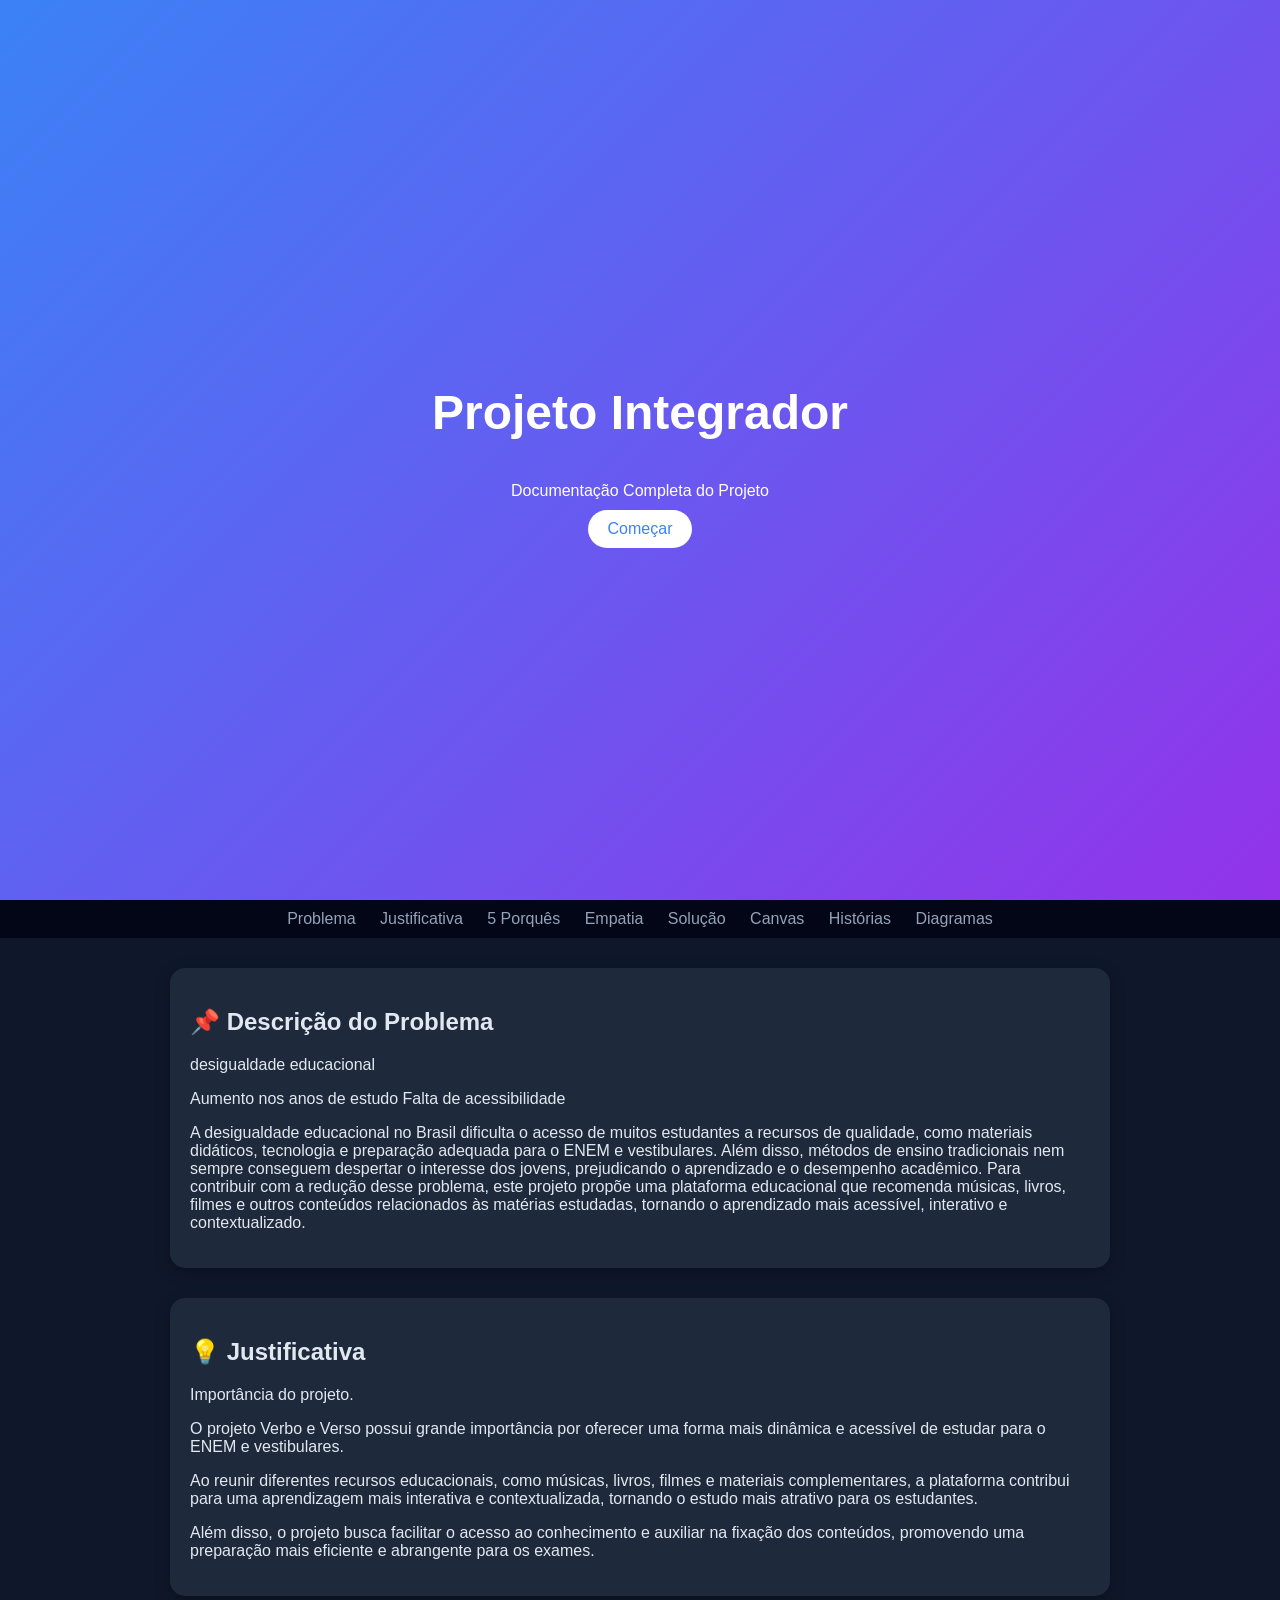
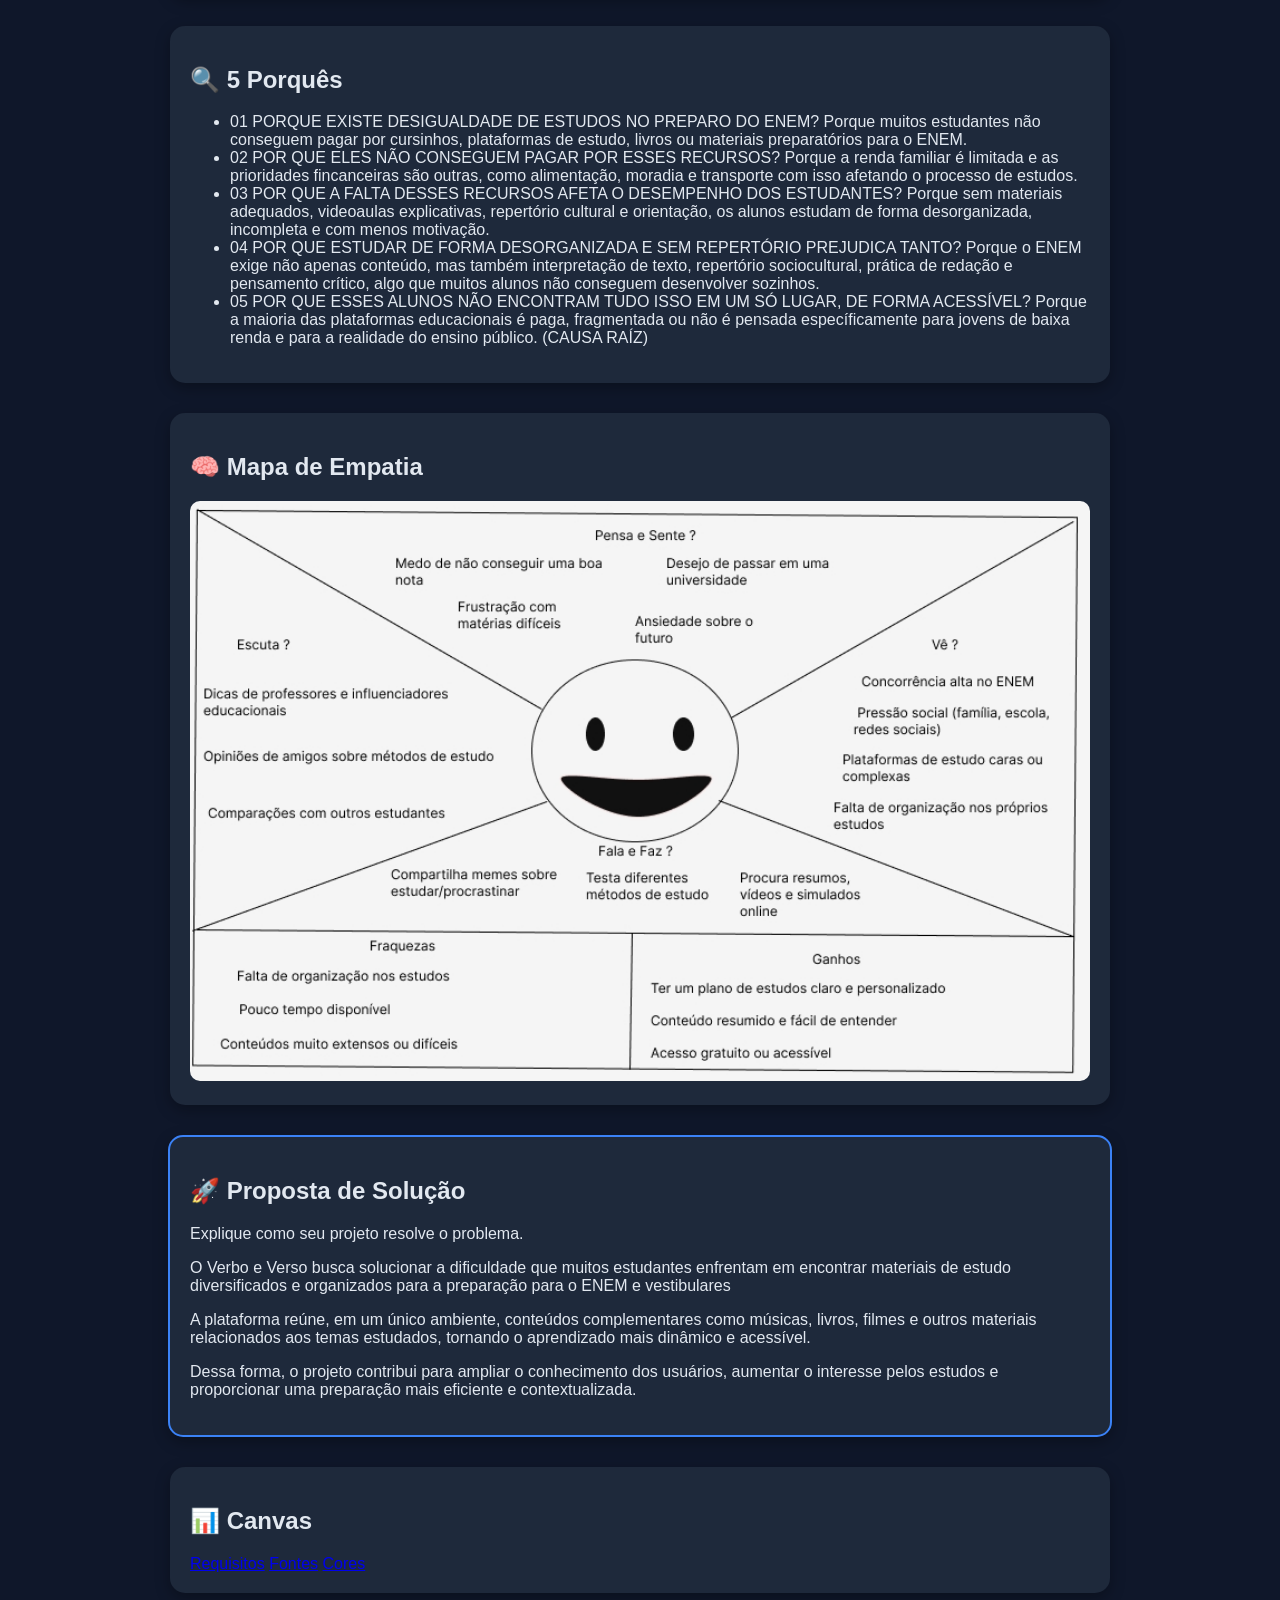
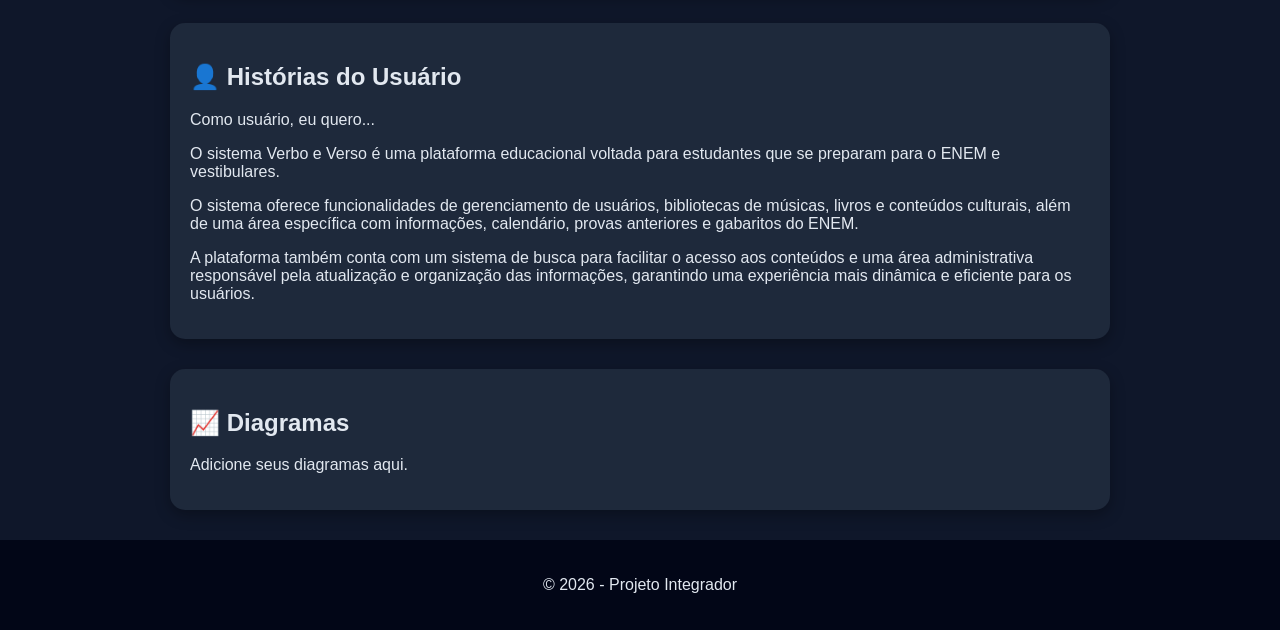
==== index.html @ 9de7d599 "landge page projeto integrador primeira versão" ====
<!DOCTYPE html>
<html lang="pt-br">
<head>
    <meta charset="UTF-8">
    <meta name="viewport" content="width=device-width, initial-scale=1.0">
    <title>Projeto Integrador</title>
    <link rel="stylesheet" href="index.css
    ">
</head>
<body>
 
<header class="hero">
    <h1>Projeto Integrador</h1>
    <p>Documentação Completa do Projeto</p>
    <a href="#problema" class="btn">Começar</a>
</header>
 
<nav class="navbar">
    <a href="#problema">Problema</a>
    <a href="#justificativa">Justificativa</a>
    <a href="#causa">5 Porquês</a>
    <a href="#empatia">Empatia</a>
    <a href="#solucao">Solução</a>
    <a href="#canvas">Canvas</a>
    <a href="#historias">Histórias</a>
    <a href="#diagramas">Diagramas</a>
</nav>
 
<main>
 
<section id="problema" class="card">
    <h2 onclick="toggle(this)">📌 Descrição do Problema</h2>
    <p>desigualdade educacional</p>
    Aumento nos anos de estudo
    Falta de acessibilidade
    <p>A desigualdade educacional no Brasil dificulta o acesso de muitos estudantes a recursos de qualidade, como materiais didáticos, tecnologia e preparação adequada para o ENEM e vestibulares. Além disso, métodos de ensino tradicionais nem sempre conseguem despertar o interesse dos jovens, prejudicando o aprendizado e o desempenho acadêmico. Para contribuir com a redução desse problema, este projeto propõe uma plataforma educacional que recomenda músicas, livros, filmes e outros conteúdos relacionados às matérias estudadas, tornando o aprendizado mais acessível, interativo e contextualizado.
    </p>
</section>
 
<section id="justificativa" class="card">
    <h2 onclick="toggle(this)">💡 Justificativa</h2>
    <p>Importância do projeto.</p>
    <p>O projeto Verbo e Verso possui grande importância por oferecer uma forma mais dinâmica e acessível de estudar para o ENEM e vestibulares.</p>
    <p> Ao reunir diferentes recursos educacionais, como músicas, livros, filmes e materiais complementares, a plataforma contribui para uma aprendizagem mais interativa e contextualizada, tornando o estudo mais atrativo para os estudantes. </p>
    <p>Além disso, o projeto busca facilitar o acesso ao conhecimento e auxiliar na fixação dos conteúdos, promovendo uma preparação mais eficiente e abrangente para os exames.</p>
    
</section>
 
<section id="causa" class="card">
    <h2 onclick="toggle(this)">🔍 5 Porquês</h2>
    <ul>
        <li>01 PORQUE EXISTE DESIGUALDADE DE ESTUDOS NO PREPARO DO ENEM?
          Porque muitos estudantes não conseguem pagar por cursinhos, plataformas de estudo, livros ou materiais preparatórios para o ENEM.
        </li>
        <li>02 POR QUE ELES NÃO CONSEGUEM PAGAR POR ESSES RECURSOS?
          Porque a renda familiar é limitada e as prioridades fincanceiras são outras, como alimentação, moradia e transporte com isso afetando o processo de estudos.
        </li>
        <li>03 POR QUE A FALTA DESSES RECURSOS AFETA O DESEMPENHO DOS ESTUDANTES?
          Porque sem materiais adequados, videoaulas explicativas, repertório cultural e orientação, os alunos estudam de forma desorganizada, incompleta e com menos motivação.
        </li>
        <li>04 POR QUE ESTUDAR DE FORMA DESORGANIZADA E SEM REPERTÓRIO PREJUDICA TANTO?
          Porque o ENEM exige não apenas conteúdo, mas também interpretação de texto, repertório sociocultural, prática de redação e pensamento crítico, algo que muitos alunos não conseguem desenvolver sozinhos.
        </li>
        <li>05 POR QUE ESSES ALUNOS NÃO ENCONTRAM TUDO ISSO EM UM SÓ LUGAR, DE FORMA ACESSÍVEL?
          Porque a maioria das plataformas educacionais é paga, fragmentada ou não é pensada específicamente para jovens de baixa renda e para a realidade do ensino público. (CAUSA RAÍZ)
        </li>
    </ul>
</section>
 
<section id="empatia" class="card">
    <h2 onclick="toggle(this)">🧠 Mapa de Empatia</h2>
    <p></p>
    <img src="image.png">
</section>
 
<section id="solucao" class="card destaque">
    <h2 onclick="toggle(this)">🚀 Proposta de Solução</h2>
    <p>Explique como seu projeto resolve o problema.</p>
    <p>O Verbo e Verso busca solucionar a dificuldade que muitos estudantes enfrentam em encontrar materiais de estudo diversificados e 
        organizados para a preparação para o ENEM e vestibulares</p>
        <p>A plataforma reúne, em um único ambiente, conteúdos complementares como músicas, livros, filmes e outros materiais relacionados aos 
            temas estudados, tornando o aprendizado mais dinâmico e acessível.</p>
            <p>Dessa forma, o projeto contribui para ampliar o conhecimento dos usuários, aumentar o interesse pelos estudos e
                 proporcionar uma preparação mais eficiente e contextualizada.</p>
</section>
 
<section id="canvas" class="card">
    <h2 onclick="toggle(this)">📊 Canvas</h2>
    <a href="https://canva.link/to8hdr67n3g2eu7"> Requisitos</a>
    <a href="https://canva.link/q5z9fye9xgkrn97"> Fontes</a>
    <a href="https://canva.link/j4yjb8zfh0ekz9"> Cores</a>
 
</section>
 
<section id="historias" class="card">
    <h2 onclick="toggle(this)">👤 Histórias do Usuário</h2>
    <p>Como usuário, eu quero...</p>
    <p>O sistema Verbo e Verso é uma plataforma educacional voltada para estudantes que se preparam para o ENEM e vestibulares.</p> 
        <p>O sistema oferece funcionalidades de gerenciamento de usuários, bibliotecas de músicas, livros e conteúdos culturais, além de uma área específica com informações, calendário, provas anteriores e gabaritos do ENEM.</p>
       <p> A plataforma também conta com um sistema de busca para facilitar o acesso aos conteúdos e uma área administrativa responsável pela atualização e organização das informações, 
        garantindo uma experiência mais dinâmica e eficiente para os usuários.
    </p>
</section>
 
<section id="diagramas" class="card">
    <h2 onclick="toggle(this)">📈 Diagramas</h2>
    <p>Adicione seus diagramas aqui.</p>
</section>
 
</main>
 
<footer>
    <p>© 2026 - Projeto Integrador</p>
</footer>
 
<script src="script.js"></script>
</body>
</html>
---- index.css ----
body {
  margin: 0;
  font-family: 'Segoe UI', sans-serif;
  background: #0f172a;
  color: #e2e8f0;
}

/* HERO */
.hero {
  height: 100vh;
  background: linear-gradient(135deg, #3b82f6, #9333ea);
  display: flex;
  flex-direction: column;
  justify-content: center;
  align-items: center;
  color: white;
}

.hero h1 {
  font-size: 3rem;
}

.hero p {
  margin: 10px 0;
}

.btn {
  background: white;
  color: #3b82f6;
  padding: 10px 20px;
  border-radius: 25px;
  text-decoration: none;
  transition: 0.3s;
}

.btn:hover {
  background: #e2e8f0;
}

/* NAV */
.navbar {
  position: sticky;
  top: 0;
  background: #020617;
  padding: 10px;
  text-align: center;
}

.navbar a {
  color: #94a3b8;
  margin: 10px;
  text-decoration: none;
}

.navbar a:hover {
  color: #3b82f6;
}

/* CARDS */
.card {
  background: #1e293b;
  margin: 30px auto;
  padding: 20px;
  border-radius: 15px;
  max-width: 900px;
  transition: 0.3s;
  box-shadow: 0px 5px 15px rgba(0,0,0,0.3);
}

.card:hover {
  transform: scale(1.02);
}

.destaque {
  border: 2px solid #3b82f6;
}

h2 {
  cursor: pointer;
}

img {
  width: 100%;
  border-radius: 10px;
}

/* FOOTER */
footer {
  text-align: center;
  padding: 20px;
  background: #020617;
}
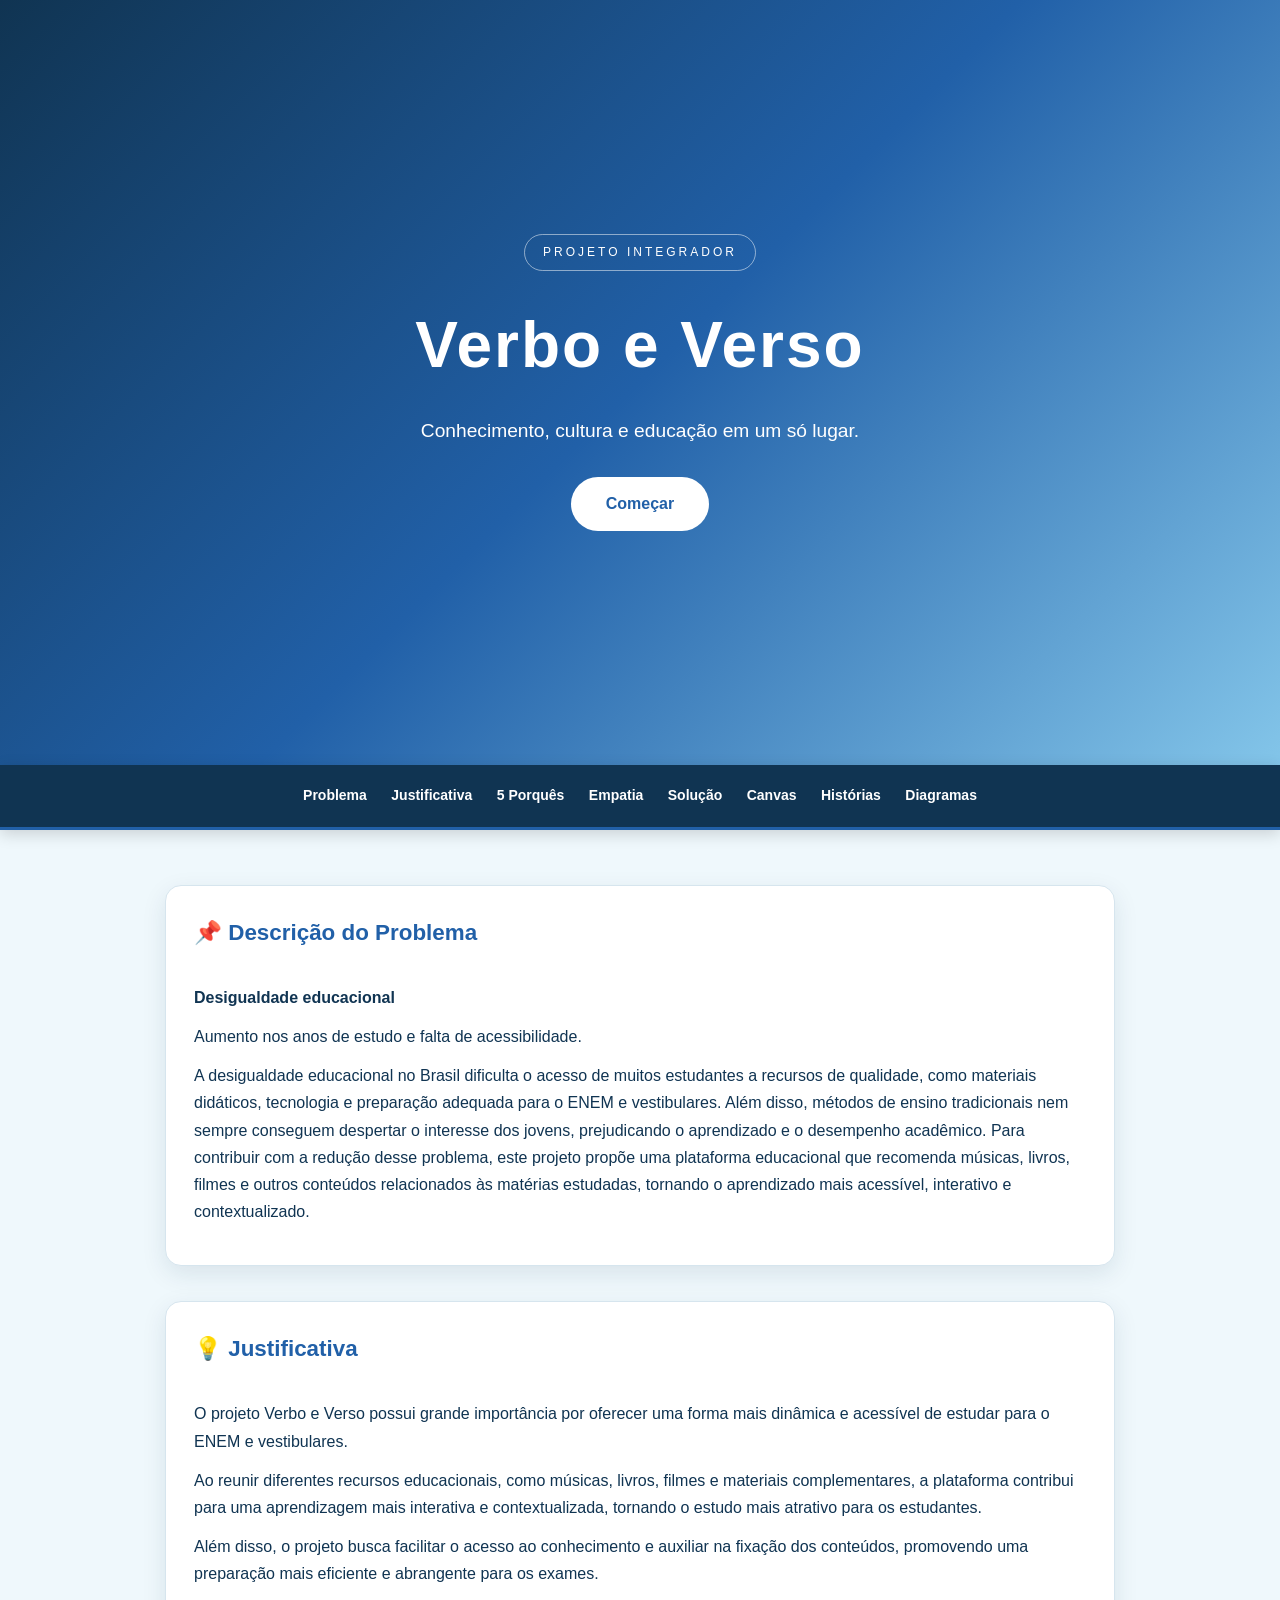
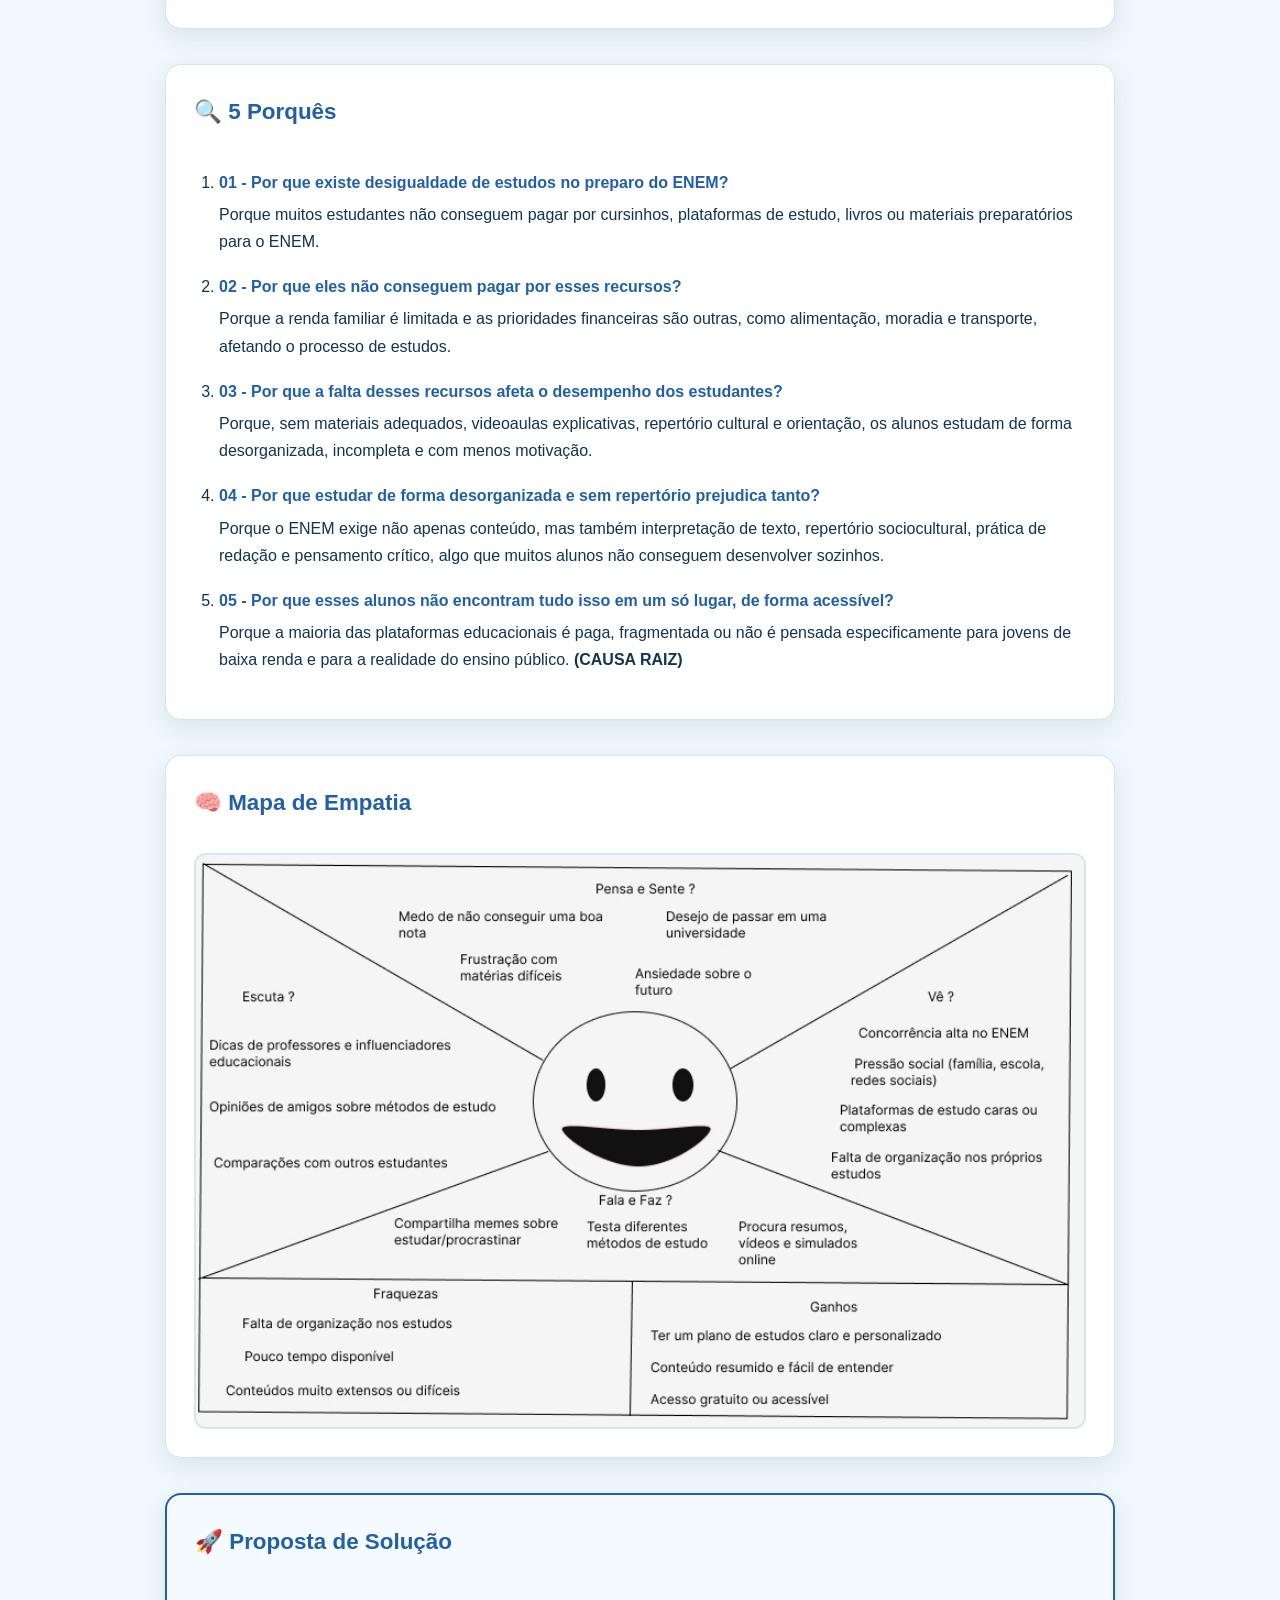
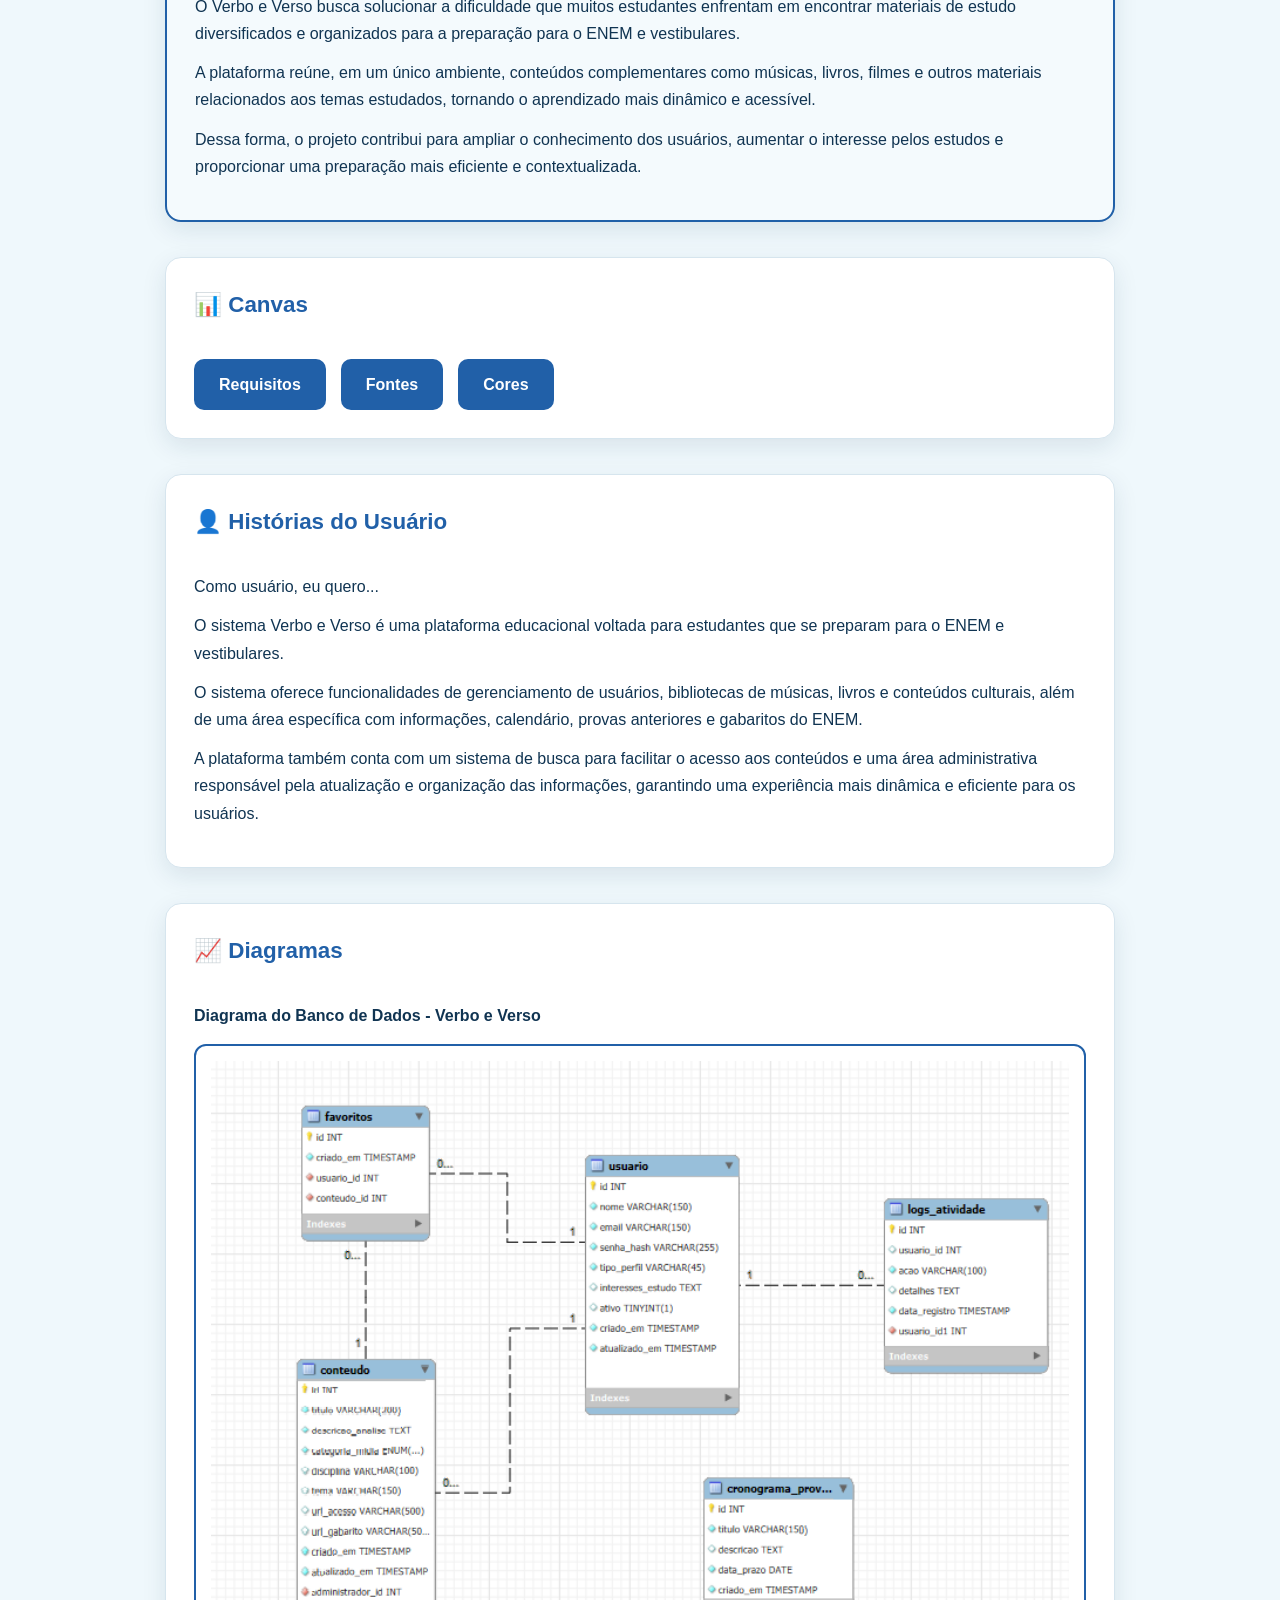
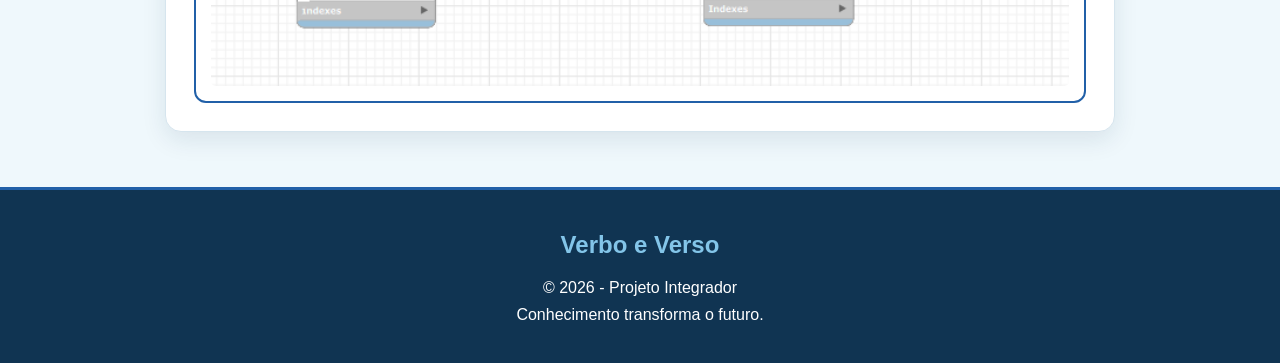
==== commit d6c9e549: "Projeto Verbo e Verso" ====
--- a/index.html
+++ b/index.html
@@ -1,119 +1,305 @@
+
 <!DOCTYPE html>
 <html lang="pt-br">
 <head>
     <meta charset="UTF-8">
     <meta name="viewport" content="width=device-width, initial-scale=1.0">
-    <title>Projeto Integrador</title>
-    <link rel="stylesheet" href="index.css
-    ">
+    <meta name="description" content="Verbo e Verso - Plataforma educacional para estudantes do ENEM e vestibulares.">
+    <title>Verbo e Verso | Projeto Integrador</title>
+    <link rel="stylesheet" href="index.css">
 </head>
 <body>
- 
-<header class="hero">
-    <h1>Projeto Integrador</h1>
-    <p>Documentação Completa do Projeto</p>
-    <a href="#problema" class="btn">Começar</a>
-</header>
- 
-<nav class="navbar">
-    <a href="#problema">Problema</a>
-    <a href="#justificativa">Justificativa</a>
-    <a href="#causa">5 Porquês</a>
-    <a href="#empatia">Empatia</a>
-    <a href="#solucao">Solução</a>
-    <a href="#canvas">Canvas</a>
-    <a href="#historias">Histórias</a>
-    <a href="#diagramas">Diagramas</a>
-</nav>
- 
-<main>
- 
-<section id="problema" class="card">
-    <h2 onclick="toggle(this)">📌 Descrição do Problema</h2>
-    <p>desigualdade educacional</p>
-    Aumento nos anos de estudo
-    Falta de acessibilidade
-    <p>A desigualdade educacional no Brasil dificulta o acesso de muitos estudantes a recursos de qualidade, como materiais didáticos, tecnologia e preparação adequada para o ENEM e vestibulares. Além disso, métodos de ensino tradicionais nem sempre conseguem despertar o interesse dos jovens, prejudicando o aprendizado e o desempenho acadêmico. Para contribuir com a redução desse problema, este projeto propõe uma plataforma educacional que recomenda músicas, livros, filmes e outros conteúdos relacionados às matérias estudadas, tornando o aprendizado mais acessível, interativo e contextualizado.
-    </p>
-</section>
- 
-<section id="justificativa" class="card">
-    <h2 onclick="toggle(this)">💡 Justificativa</h2>
-    <p>Importância do projeto.</p>
-    <p>O projeto Verbo e Verso possui grande importância por oferecer uma forma mais dinâmica e acessível de estudar para o ENEM e vestibulares.</p>
-    <p> Ao reunir diferentes recursos educacionais, como músicas, livros, filmes e materiais complementares, a plataforma contribui para uma aprendizagem mais interativa e contextualizada, tornando o estudo mais atrativo para os estudantes. </p>
-    <p>Além disso, o projeto busca facilitar o acesso ao conhecimento e auxiliar na fixação dos conteúdos, promovendo uma preparação mais eficiente e abrangente para os exames.</p>
-    
-</section>
- 
-<section id="causa" class="card">
-    <h2 onclick="toggle(this)">🔍 5 Porquês</h2>
-    <ul>
-        <li>01 PORQUE EXISTE DESIGUALDADE DE ESTUDOS NO PREPARO DO ENEM?
-          Porque muitos estudantes não conseguem pagar por cursinhos, plataformas de estudo, livros ou materiais preparatórios para o ENEM.
-        </li>
-        <li>02 POR QUE ELES NÃO CONSEGUEM PAGAR POR ESSES RECURSOS?
-          Porque a renda familiar é limitada e as prioridades fincanceiras são outras, como alimentação, moradia e transporte com isso afetando o processo de estudos.
-        </li>
-        <li>03 POR QUE A FALTA DESSES RECURSOS AFETA O DESEMPENHO DOS ESTUDANTES?
-          Porque sem materiais adequados, videoaulas explicativas, repertório cultural e orientação, os alunos estudam de forma desorganizada, incompleta e com menos motivação.
-        </li>
-        <li>04 POR QUE ESTUDAR DE FORMA DESORGANIZADA E SEM REPERTÓRIO PREJUDICA TANTO?
-          Porque o ENEM exige não apenas conteúdo, mas também interpretação de texto, repertório sociocultural, prática de redação e pensamento crítico, algo que muitos alunos não conseguem desenvolver sozinhos.
-        </li>
-        <li>05 POR QUE ESSES ALUNOS NÃO ENCONTRAM TUDO ISSO EM UM SÓ LUGAR, DE FORMA ACESSÍVEL?
-          Porque a maioria das plataformas educacionais é paga, fragmentada ou não é pensada específicamente para jovens de baixa renda e para a realidade do ensino público. (CAUSA RAÍZ)
-        </li>
-    </ul>
-</section>
- 
-<section id="empatia" class="card">
-    <h2 onclick="toggle(this)">🧠 Mapa de Empatia</h2>
-    <p></p>
-    <img src="image.png">
-</section>
- 
-<section id="solucao" class="card destaque">
-    <h2 onclick="toggle(this)">🚀 Proposta de Solução</h2>
-    <p>Explique como seu projeto resolve o problema.</p>
-    <p>O Verbo e Verso busca solucionar a dificuldade que muitos estudantes enfrentam em encontrar materiais de estudo diversificados e 
-        organizados para a preparação para o ENEM e vestibulares</p>
-        <p>A plataforma reúne, em um único ambiente, conteúdos complementares como músicas, livros, filmes e outros materiais relacionados aos 
-            temas estudados, tornando o aprendizado mais dinâmico e acessível.</p>
-            <p>Dessa forma, o projeto contribui para ampliar o conhecimento dos usuários, aumentar o interesse pelos estudos e
-                 proporcionar uma preparação mais eficiente e contextualizada.</p>
-</section>
- 
-<section id="canvas" class="card">
-    <h2 onclick="toggle(this)">📊 Canvas</h2>
-    <a href="https://canva.link/to8hdr67n3g2eu7"> Requisitos</a>
-    <a href="https://canva.link/q5z9fye9xgkrn97"> Fontes</a>
-    <a href="https://canva.link/j4yjb8zfh0ekz9"> Cores</a>
- 
-</section>
- 
-<section id="historias" class="card">
-    <h2 onclick="toggle(this)">👤 Histórias do Usuário</h2>
-    <p>Como usuário, eu quero...</p>
-    <p>O sistema Verbo e Verso é uma plataforma educacional voltada para estudantes que se preparam para o ENEM e vestibulares.</p> 
-        <p>O sistema oferece funcionalidades de gerenciamento de usuários, bibliotecas de músicas, livros e conteúdos culturais, além de uma área específica com informações, calendário, provas anteriores e gabaritos do ENEM.</p>
-       <p> A plataforma também conta com um sistema de busca para facilitar o acesso aos conteúdos e uma área administrativa responsável pela atualização e organização das informações, 
-        garantindo uma experiência mais dinâmica e eficiente para os usuários.
-    </p>
-</section>
- 
-<section id="diagramas" class="card">
-    <h2 onclick="toggle(this)">📈 Diagramas</h2>
-    <p>Adicione seus diagramas aqui.</p>
-</section>
- 
-</main>
- 
-<footer>
-    <p>© 2026 - Projeto Integrador</p>
-</footer>
- 
-<script src="script.js"></script>
+
+    <!-- CABEÇALHO -->
+    <header class="hero">
+        <div class="hero-content">
+            <span class="tag">PROJETO INTEGRADOR</span>
+            <h1>Verbo e Verso</h1>
+            <p>Conhecimento, cultura e educação em um só lugar.</p>
+            <a href="#problema" class="btn">Começar</a>
+        </div>
+    </header>
+
+    <!-- MENU -->
+    <nav class="navbar" aria-label="Navegação principal">
+        <a href="#problema">Problema</a>
+        <a href="#justificativa">Justificativa</a>
+        <a href="#causa">5 Porquês</a>
+        <a href="#empatia">Empatia</a>
+        <a href="#solucao">Solução</a>
+        <a href="#canvas">Canvas</a>
+        <a href="#historias">Histórias</a>
+        <a href="#diagramas">Diagramas</a>
+    </nav>
+
+    <main>
+
+        <!-- PROBLEMA -->
+        <section id="problema" class="card">
+            <h2 onclick="toggle(this)" role="button" tabindex="0" aria-expanded="true">
+                📌 Descrição do Problema
+            </h2>
+
+            <div class="content">
+                <p><strong>Desigualdade educacional</strong></p>
+
+                <p>Aumento nos anos de estudo e falta de acessibilidade.</p>
+
+                <p>
+                    A desigualdade educacional no Brasil dificulta o acesso
+                    de muitos estudantes a recursos de qualidade, como
+                    materiais didáticos, tecnologia e preparação adequada
+                    para o ENEM e vestibulares. Além disso, métodos de ensino
+                    tradicionais nem sempre conseguem despertar o interesse
+                    dos jovens, prejudicando o aprendizado e o desempenho
+                    acadêmico. Para contribuir com a redução desse problema,
+                    este projeto propõe uma plataforma educacional que
+                    recomenda músicas, livros, filmes e outros conteúdos
+                    relacionados às matérias estudadas, tornando o
+                    aprendizado mais acessível, interativo e contextualizado.
+                </p>
+            </div>
+        </section>
+
+        <!-- JUSTIFICATIVA -->
+        <section id="justificativa" class="card">
+            <h2 onclick="toggle(this)" role="button" tabindex="0" aria-expanded="true">
+                💡 Justificativa
+            </h2>
+
+            <div class="content">
+                <p>
+                    O projeto Verbo e Verso possui grande importância por
+                    oferecer uma forma mais dinâmica e acessível de estudar
+                    para o ENEM e vestibulares.
+                </p>
+
+                <p>
+                    Ao reunir diferentes recursos educacionais, como músicas,
+                    livros, filmes e materiais complementares, a plataforma
+                    contribui para uma aprendizagem mais interativa e
+                    contextualizada, tornando o estudo mais atrativo para
+                    os estudantes.
+                </p>
+
+                <p>
+                    Além disso, o projeto busca facilitar o acesso ao
+                    conhecimento e auxiliar na fixação dos conteúdos,
+                    promovendo uma preparação mais eficiente e abrangente
+                    para os exames.
+                </p>
+            </div>
+        </section>
+
+        <!-- 5 PORQUÊS -->
+        <section id="causa" class="card">
+            <h2 onclick="toggle(this)" role="button" tabindex="0" aria-expanded="true">
+                🔍 5 Porquês
+            </h2>
+
+            <div class="content">
+                <ol class="porques">
+
+                    <li>
+                        <strong>
+                            01 - Por que existe desigualdade de estudos
+                            no preparo do ENEM?
+                        </strong>
+                        Porque muitos estudantes não conseguem pagar por
+                        cursinhos, plataformas de estudo, livros ou materiais
+                        preparatórios para o ENEM.
+                    </li>
+
+                    <li>
+                        <strong>
+                            02 - Por que eles não conseguem pagar por
+                            esses recursos?
+                        </strong>
+                        Porque a renda familiar é limitada e as prioridades
+                        financeiras são outras, como alimentação, moradia e
+                        transporte, afetando o processo de estudos.
+                    </li>
+
+                    <li>
+                        <strong>
+                            03 - Por que a falta desses recursos afeta
+                            o desempenho dos estudantes?
+                        </strong>
+                        Porque, sem materiais adequados, videoaulas
+                        explicativas, repertório cultural e orientação,
+                        os alunos estudam de forma desorganizada,
+                        incompleta e com menos motivação.
+                    </li>
+
+                    <li>
+                        <strong>
+                            04 - Por que estudar de forma desorganizada
+                            e sem repertório prejudica tanto?
+                        </strong>
+                        Porque o ENEM exige não apenas conteúdo, mas também
+                        interpretação de texto, repertório sociocultural,
+                        prática de redação e pensamento crítico, algo que
+                        muitos alunos não conseguem desenvolver sozinhos.
+                    </li>
+
+                    <li>
+                        <strong>
+                            05 - Por que esses alunos não encontram tudo
+                            isso em um só lugar, de forma acessível?
+                        </strong>
+                        Porque a maioria das plataformas educacionais é paga,
+                        fragmentada ou não é pensada especificamente para
+                        jovens de baixa renda e para a realidade do ensino
+                        público.
+                        <strong class="causa-raiz">(CAUSA RAIZ)</strong>
+                    </li>
+
+                </ol>
+            </div>
+        </section>
+
+        <!-- MAPA DE EMPATIA -->
+        <section id="empatia" class="card">
+            <h2 onclick="toggle(this)" role="button" tabindex="0" aria-expanded="true">
+                🧠 Mapa de Empatia
+            </h2>
+
+            <div class="content">
+                <img
+                    src="image.png"
+                    alt="Mapa de Empatia do projeto Verbo e Verso"
+                    class="imagem-conteudo"
+                >
+            </div>
+        </section>
+
+        <!-- SOLUÇÃO -->
+        <section id="solucao" class="card destaque">
+            <h2 onclick="toggle(this)" role="button" tabindex="0" aria-expanded="true">
+                🚀 Proposta de Solução
+            </h2>
+
+            <div class="content">
+                <p>
+                    O Verbo e Verso busca solucionar a dificuldade que muitos
+                    estudantes enfrentam em encontrar materiais de estudo
+                    diversificados e organizados para a preparação para o
+                    ENEM e vestibulares.
+                </p>
+
+                <p>
+                    A plataforma reúne, em um único ambiente, conteúdos
+                    complementares como músicas, livros, filmes e outros
+                    materiais relacionados aos temas estudados, tornando
+                    o aprendizado mais dinâmico e acessível.
+                </p>
+
+                <p>
+                    Dessa forma, o projeto contribui para ampliar o
+                    conhecimento dos usuários, aumentar o interesse pelos
+                    estudos e proporcionar uma preparação mais eficiente
+                    e contextualizada.
+                </p>
+            </div>
+        </section>
+
+        <!-- CANVAS -->
+        <section id="canvas" class="card">
+            <h2 onclick="toggle(this)" role="button" tabindex="0" aria-expanded="true">
+                📊 Canvas
+            </h2>
+
+            <div class="content">
+                <div class="links">
+
+                    <a href="https://canva.link/to8hdr67n3g2eu7"
+                       target="_blank"
+                       rel="noopener noreferrer">
+                        Requisitos
+                    </a>
+
+                    <a href="https://canva.link/q5z9fye9xgkrn97"
+                       target="_blank"
+                       rel="noopener noreferrer">
+                        Fontes
+                    </a>
+
+                    <a href="cores.html">
+                        Cores
+                    </a>
+
+                </div>
+            </div>
+        </section>
+
+        <!-- HISTÓRIAS DO USUÁRIO -->
+        <section id="historias" class="card">
+            <h2 onclick="toggle(this)" role="button" tabindex="0" aria-expanded="true">
+                👤 Histórias do Usuário
+            </h2>
+
+            <div class="content">
+                <p>Como usuário, eu quero...</p>
+
+                <p>
+                    O sistema Verbo e Verso é uma plataforma educacional
+                    voltada para estudantes que se preparam para o ENEM
+                    e vestibulares.
+                </p>
+
+                <p>
+                    O sistema oferece funcionalidades de gerenciamento
+                    de usuários, bibliotecas de músicas, livros e conteúdos
+                    culturais, além de uma área específica com informações,
+                    calendário, provas anteriores e gabaritos do ENEM.
+                </p>
+
+                <p>
+                    A plataforma também conta com um sistema de busca para
+                    facilitar o acesso aos conteúdos e uma área administrativa
+                    responsável pela atualização e organização das informações,
+                    garantindo uma experiência mais dinâmica e eficiente
+                    para os usuários.
+                </p>
+            </div>
+        </section>
+
+        <!-- DIAGRAMAS -->
+        <section id="diagramas" class="card">
+            <h2 onclick="toggle(this)" role="button" tabindex="0" aria-expanded="true">
+                📈 Diagramas
+            </h2>
+
+            <div class="content">
+
+                <p class="titulo-diagrama">
+                    Diagrama do Banco de Dados - Verbo e Verso
+                </p>
+
+                <div class="diagrama-container">
+
+                    <img
+                        src="diagrama-banco-de-dados.png"
+                        alt="Diagrama do banco de dados do projeto Verbo e Verso"
+                        class="diagrama-img"
+                    >
+
+                </div>
+
+            </div>
+        </section>
+
+    </main>
+
+    <!-- RODAPÉ -->
+    <footer>
+        <h3>Verbo e Verso</h3>
+        <p>© 2026 - Projeto Integrador</p>
+        <p>Conhecimento transforma o futuro.</p>
+    </footer>
+
+    <!-- JAVASCRIPT -->
+    <script src="script.js"></script>
+
 </body>
 </html>
- 
--- a/index.css
+++ b/index.css
@@ -1,92 +1,438 @@
+
+/* =====================================
+   CONFIGURAÇÕES GERAIS
+===================================== */
+
+* {
+  margin: 0;
+  padding: 0;
+  box-sizing: border-box;
+  scroll-behavior: smooth;
+}
+
 body {
-  margin: 0;
-  font-family: 'Segoe UI', sans-serif;
-  background: #0f172a;
-  color: #e2e8f0;
-}
-
-/* HERO */
+  font-family: "Segoe UI", Arial, sans-serif;
+  background: #EFF8FC;
+  color: #0D1217;
+  line-height: 1.7;
+}
+
+/* =====================================
+ CABEÇALHO
+===================================== */
+
 .hero {
-  height: 100vh;
-  background: linear-gradient(135deg, #3b82f6, #9333ea);
+  min-height: 85vh;
+  background: linear-gradient(
+      135deg,
+      #103452,
+      #2160A8,
+      #83C5E9
+  );
+
   display: flex;
-  flex-direction: column;
   justify-content: center;
   align-items: center;
-  color: white;
+  text-align: center;
+
+  padding: 30px 20px;
+  color: #FFFFFF;
+}
+
+.hero-content {
+  max-width: 800px;
+}
+
+.tag {
+  display: inline-block;
+  padding: 7px 18px;
+
+  border: 1px solid rgba(255,255,255,0.5);
+  border-radius: 30px;
+
+  font-size: 12px;
+  letter-spacing: 3px;
+
+  margin-bottom: 20px;
 }
 
 .hero h1 {
-  font-size: 3rem;
+  font-size: clamp(2.5rem, 7vw, 4rem);
+  font-weight: 800;
+  letter-spacing: 2px;
 }
 
 .hero p {
-  margin: 10px 0;
+  font-size: 1.2rem;
+  margin: 15px 0 30px;
+  color: #FFFFFF;
 }
 
 .btn {
-  background: white;
-  color: #3b82f6;
-  padding: 10px 20px;
-  border-radius: 25px;
+  display: inline-block;
+
+  background: #FFFFFF;
+  color: #2160A8;
+
+  padding: 13px 35px;
+  border-radius: 30px;
+
   text-decoration: none;
+  font-weight: bold;
+
   transition: 0.3s;
 }
 
 .btn:hover {
-  background: #e2e8f0;
-}
-
-/* NAV */
+  background: #83C5E9;
+  color: #103452;
+  transform: translateY(-3px);
+}
+
+/* =====================================
+ MENU DE NAVEGAÇÃO
+===================================== */
+
 .navbar {
   position: sticky;
   top: 0;
-  background: #020617;
-  padding: 10px;
+  z-index: 1000;
+
+  background: #103452;
+
+  padding: 14px 10px;
   text-align: center;
+
+  border-bottom: 3px solid #2160A8;
+
+  box-shadow: 0 4px 15px rgba(0,0,0,0.16);
 }
 
 .navbar a {
-  color: #94a3b8;
-  margin: 10px;
+  display: inline-block;
+
+  color: #FFFFFF;
+
+  margin: 5px 10px;
+
   text-decoration: none;
-}
-
-.navbar a:hover {
-  color: #3b82f6;
-}
-
-/* CARDS */
+  font-size: 14px;
+  font-weight: 600;
+
+  transition: color 0.2s;
+}
+
+.navbar a:hover,
+.navbar a:focus {
+  color: #83C5E9;
+}
+
+/* =====================================
+ CONTEÚDO PRINCIPAL
+===================================== */
+
+main {
+  padding: 20px;
+}
+
+/* =====================================
+ CARTÕES
+===================================== */
+
 .card {
-  background: #1e293b;
-  margin: 30px auto;
-  padding: 20px;
-  border-radius: 15px;
-  max-width: 900px;
+  background: #FFFFFF;
+  color: #103452;
+
+  margin: 35px auto;
+  padding: 28px;
+
+  border-radius: 16px;
+
+  max-width: 950px;
+
+  border: 1px solid #D6E5EE;
+
+  box-shadow: 0 8px 25px rgba(16,52,82,0.10);
+
+  transition:
+      border-color 0.3s,
+      box-shadow 0.3s,
+      opacity 0.6s,
+      transform 0.6s;
+}
+
+.card:hover {
+  border-color: #83C5E9;
+
+  box-shadow: 0 10px 30px rgba(33,96,168,0.15);
+}
+
+.card h2 {
+  color: #2160A8;
+
+  cursor: pointer;
+
+  font-size: 1.4rem;
+
+  margin-bottom: 10px;
+
+  transition: color 0.2s;
+}
+
+.card h2:hover {
+  color: #103452;
+}
+
+.card h2:focus-visible {
+  outline: 2px solid #2160A8;
+  outline-offset: 4px;
+}
+
+.card p {
+  margin: 12px 0;
+  color: #103452;
+}
+
+/* =====================================
+ CONTEÚDO DAS SEÇÕES
+===================================== */
+
+.content {
+  padding-top: 10px;
+}
+
+.content.escondido {
+  display: none;
+}
+
+/* =====================================
+ LISTA DOS 5 PORQUÊS
+===================================== */
+
+.porques {
+  padding-left: 25px;
+}
+
+.porques li {
+  margin: 18px 0;
+  color: #103452;
+}
+
+.porques li > strong:first-child {
+  display: block;
+  color: #2160A8;
+  margin-bottom: 5px;
+}
+
+.causa-raiz {
+  color: #103452 !important;
+}
+
+/* =====================================
+ CARTÃO DE DESTAQUE
+===================================== */
+
+.destaque {
+  border: 2px solid #2160A8;
+  background: #F4FAFD;
+}
+
+.destaque h2 {
+  color: #2160A8;
+}
+
+/* =====================================
+ IMAGENS
+===================================== */
+
+.imagem-conteudo {
+  display: block;
+
+  width: 100%;
+  height: auto;
+
+  border-radius: 12px;
+  border: 2px solid #D6E5EE;
+
+  margin-top: 10px;
+}
+
+/* =====================================
+ LINKS DO CANVAS
+===================================== */
+
+.links {
+  display: flex;
+  flex-wrap: wrap;
+
+  gap: 15px;
+  margin-top: 15px;
+}
+
+.links a {
+  display: inline-block;
+
+  background: #2160A8;
+  color: #FFFFFF;
+
+  padding: 12px 25px;
+
+  border-radius: 10px;
+
+  text-decoration: none;
+  font-weight: 600;
+
   transition: 0.3s;
-  box-shadow: 0px 5px 15px rgba(0,0,0,0.3);
-}
-
-.card:hover {
-  transform: scale(1.02);
-}
-
-.destaque {
-  border: 2px solid #3b82f6;
-}
-
-h2 {
-  cursor: pointer;
-}
-
-img {
+}
+
+.links a:hover {
+  background: #103452;
+  color: #FFFFFF;
+
+  transform: translateY(-3px);
+}
+
+/* =====================================
+ DIAGRAMA DO BANCO DE DADOS
+===================================== */
+
+.titulo-diagrama {
+  font-weight: 600;
+  color: #2160A8;
+}
+
+.diagrama-container {
   width: 100%;
-  border-radius: 10px;
-}
-
-/* FOOTER */
+
+  overflow-x: auto;
+
+  background: #FFFFFF;
+
+  padding: 15px;
+
+  border-radius: 12px;
+
+  margin-top: 15px;
+
+  border: 2px solid #2160A8;
+
+  text-align: center;
+}
+
+.diagrama-img {
+  display: block;
+
+  width: 100%;
+  max-width: 100%;
+
+  height: auto;
+
+  object-fit: contain;
+
+  border-radius: 5px;
+
+  margin: 0 auto;
+}
+
+/* =====================================
+ RODAPÉ
+===================================== */
+
 footer {
   text-align: center;
-  padding: 20px;
-  background: #020617;
-}
+
+  padding: 35px 20px;
+
+  background: #103452;
+
+  border-top: 3px solid #2160A8;
+
+  color: #FFFFFF;
+}
+
+footer h3 {
+  color: #83C5E9;
+
+  font-size: 1.5rem;
+
+  margin-bottom: 8px;
+}
+
+/* =====================================
+ ANIMAÇÕES DOS CARTÕES
+===================================== */
+
+.card.animar {
+  opacity: 0;
+  transform: translateY(30px);
+}
+
+.card.animar.visivel {
+  opacity: 1;
+  transform: translateY(0);
+}
+
+/* =====================================
+ RESPONSIVIDADE
+===================================== */
+
+@media (max-width: 768px) {
+
+  .hero {
+      min-height: 75vh;
+  }
+
+  .hero p {
+      font-size: 1rem;
+  }
+
+  .navbar {
+      padding: 10px 5px;
+  }
+
+  .navbar a {
+      margin: 5px;
+      font-size: 12px;
+  }
+
+  main {
+      padding: 10px;
+  }
+
+  .card {
+      padding: 20px;
+      margin: 20px auto;
+  }
+
+  .card h2 {
+      font-size: 1.2rem;
+  }
+
+  .links {
+      flex-direction: column;
+  }
+
+  .links a {
+      text-align: center;
+  }
+
+  .diagrama-container {
+      padding: 8px;
+  }
+}
+
+/* =====================================
+ ACESSIBILIDADE
+===================================== */
+
+@media (prefers-reduced-motion: reduce) {
+
+  *,
+  *::before,
+  *::after {
+      scroll-behavior: auto !important;
+      transition-duration: 0.01ms !important;
+      animation-duration: 0.01ms !important;
+  }
+
+}
